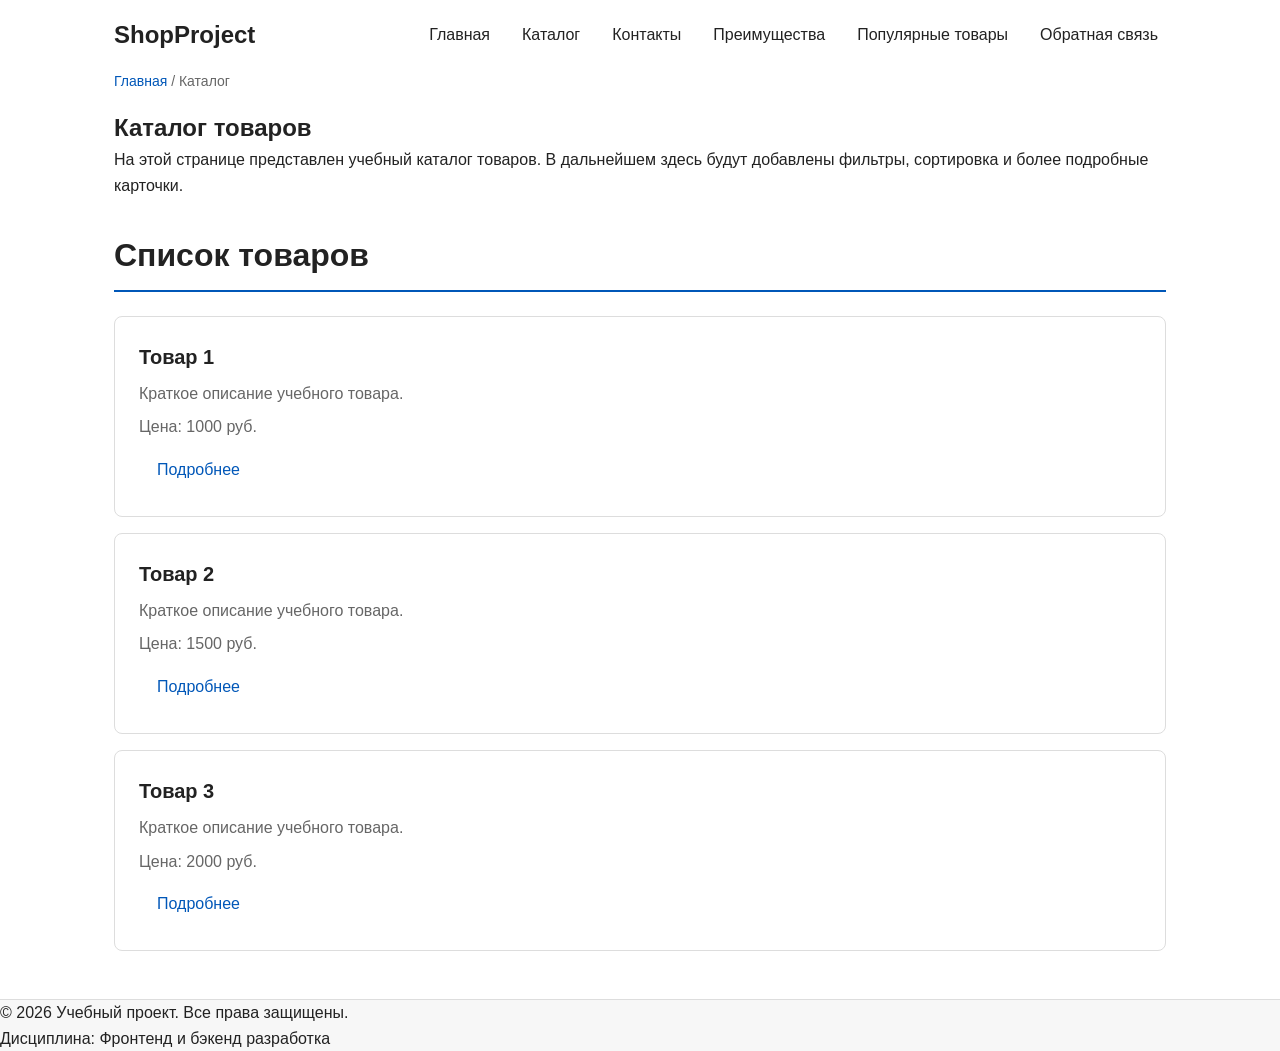
==== catalog.html @ 8ccee8cc "feat: add multi-page structure navigation and anchors" ====
<!DOCTYPE html>
<html lang="ru">
<head>
  <meta charset="UTF-8">
  <meta name="viewport" content="width=device-width, initial-scale=1.0">
  <meta name="description" content="Каталог товаров учебного интернет-магазина.">
  <title>Каталог товаров — Учебный интернет-магазин</title>
  <link rel="stylesheet" href="css/style.css">
</head>
<body>
  <header>
    <div class="site-header">
      <a class="site-logo" href="index.html">ShopProject</a>
      <nav class="site-nav" aria-label="Основная навигация">
        <ul class="site-nav__list">
          <li><a href="index.html">Главная</a></li>
          <li><a href="catalog.html">Каталог</a></li>
          <li><a href="contacts.html">Контакты</a></li>
          <li><a href="index.html#advantages">Преимущества</a></li>
          <li><a href="index.html#popular">Популярные товары</a></li>
          <li><a href="index.html#contacts">Обратная связь</a></li>
        </ul>
      </nav>
    </div>
  </header>

  <main>
    <nav class="breadcrumbs" aria-label="Хлебные крошки">
      <a href="index.html">Главная</a>
      <span>Каталог</span>
    </nav>

    <section class="section">
      <h1>Каталог товаров</h1>
      <p>
        На этой странице представлен учебный каталог товаров.
        В дальнейшем здесь будут добавлены фильтры, сортировка и более
        подробные карточки.
      </p>
    </section>

    <section class="section">
      <h2>Список товаров</h2>
      <article class="product-card">
        <h3>Товар 1</h3>
        <p>Краткое описание учебного товара.</p>
        <p>Цена: 1000 руб.</p>
        <a class="button" href="index.html#popular">Подробнее</a>
      </article>
      <article class="product-card">
        <h3>Товар 2</h3>
        <p>Краткое описание учебного товара.</p>
        <p>Цена: 1500 руб.</p>
        <a class="button" href="index.html#popular">Подробнее</a>
      </article>
      <article class="product-card">
        <h3>Товар 3</h3>
        <p>Краткое описание учебного товара.</p>
        <p>Цена: 2000 руб.</p>
        <a class="button" href="index.html#popular">Подробнее</a>
      </article>
    </section>
  </main>

  <footer>
    <p>&copy; 2026 Учебный проект. Все права защищены.</p>
    <p>Дисциплина: Фронтенд и бэкенд разработка</p>
  </footer>
</body>
</html>
---- css/style.css ----
/* ===============================
   1. Переменные проекта
   =============================== */
:root {
  /* Основные цвета проекта */
  --color-bg: #ffffff;
  --color-text: #222222;
  --color-muted: #666666;
  --color-primary: #0057b8;
  --color-primary-dark: #003f86;
  --color-primary-light: #eef5ff;
  --color-border: #dddddd;
  --color-surface: #f7f7f7;
  --color-surface-accent: #eef5ff;
  --color-danger: #b00020;
  --color-success: #168a2f;
  --color-success-bg: #eefaf0;
  --color-white: #ffffff;
  --color-shadow: rgba(0, 0, 0, 0.1);

  /* Отступы */
  --space-xs: 4px;
  --space-sm: 8px;
  --space-md: 16px;
  --space-lg: 24px;
  --space-xl: 32px;
  --space-xxl: 48px;

  /* Скругления */
  --radius-sm: 6px;
  --radius-md: 8px;
  --radius-lg: 12px;
  --radius-xl: 16px;

  /* Размеры */
  --container-width: 1100px;

  /* Тени */
  --shadow-sm: 0 2px 4px var(--color-shadow);
  --shadow-md: 0 4px 8px var(--color-shadow);
  --shadow-lg: 0 8px 16px var(--color-shadow);

  /* Переходы */
  --transition-fast: 0.2s ease;
  --transition-normal: 0.3s ease;
}

/* ===============================
   2. Базовые стили
   =============================== */
* {
  box-sizing: border-box;
  margin: 0;
  padding: 0;
}

html {
  scroll-behavior: smooth;
  font-size: 16px;
}

body {
  margin: 0;
  font-family: -apple-system, BlinkMacSystemFont, 'Segoe UI', Roboto, Oxygen, Ubuntu, Cantarell, sans-serif;
  line-height: 1.6;
  color: var(--color-text);
  background-color: var(--color-bg);
}

/* ===============================
   3. Общие элементы интерфейса
   =============================== */
a {
  color: var(--color-primary);
  text-decoration: none;
  transition: color var(--transition-fast);
}

a:hover {
  color: var(--color-primary-dark);
  text-decoration: underline;
}

a:focus-visible {
  outline: 2px solid var(--color-primary);
  outline-offset: 3px;
  border-radius: var(--radius-sm);
}

/* Кнопки */
.button {
  display: inline-block;
  padding: var(--space-sm) var(--space-md);
  font-family: inherit;
  font-size: 1rem;
  font-weight: 500;
  line-height: 1.5;
  text-align: center;
  text-decoration: none;
  border: 2px solid transparent;
  border-radius: var(--radius-sm);
  cursor: pointer;
  transition: all var(--transition-fast);
}

.button--primary {
  color: var(--color-white);
  background-color: var(--color-primary);
  border-color: var(--color-primary);
}

.button--primary:hover {
  background-color: var(--color-primary-dark);
  border-color: var(--color-primary-dark);
  text-decoration: none;
}

.button--secondary {
  color: var(--color-text);
  background-color: var(--color-surface);
  border-color: var(--color-border);
}

.button--secondary:hover {
  background-color: var(--color-border);
  text-decoration: none;
}

.button:focus-visible {
  outline: 2px solid var(--color-primary);
  outline-offset: 3px;
}

.button:disabled {
  opacity: 0.6;
  cursor: not-allowed;
}

/* ===============================
   4. Компоненты страницы
   =============================== */

/* Шапка сайта */
.site-header {
  max-width: var(--container-width);
  margin: 0 auto;
  padding: var(--space-md) var(--space-lg);
  display: flex;
  justify-content: space-between;
  align-items: center;
  flex-wrap: wrap;
  gap: var(--space-md);
}

.site-logo {
  font-size: 1.5rem;
  font-weight: 700;
  color: var(--color-text);
  text-decoration: none;
}

.site-logo:hover {
  color: var(--color-primary);
  text-decoration: none;
}

/* Навигация */
.site-nav__list {
  display: flex;
  flex-wrap: wrap;
  gap: var(--space-md);
  list-style: none;
  margin: 0;
  padding: 0;
}

.site-nav__list a {
  color: var(--color-text);
  font-weight: 500;
  padding: var(--space-xs) var(--space-sm);
  border-radius: var(--radius-sm);
  transition: all var(--transition-fast);
}

.site-nav__list a:hover {
  color: var(--color-primary);
  background-color: var(--color-primary-light);
  text-decoration: none;
}

.site-nav__list a:focus-visible {
  outline: 2px solid var(--color-primary);
  outline-offset: 2px;
}

/* Hero блок */
.hero {
  max-width: var(--container-width);
  margin: 0 auto var(--space-xl);
  padding: var(--space-xxl) var(--space-lg);
  background: linear-gradient(135deg, var(--color-primary-light) 0%, var(--color-surface) 100%);
  border-radius: var(--radius-lg);
  text-align: center;
}

.hero h1 {
  font-size: 2.5rem;
  margin-bottom: var(--space-md);
  color: var(--color-text);
}

.hero p {
  font-size: 1.125rem;
  margin-bottom: var(--space-lg);
  color: var(--color-muted);
  max-width: 600px;
  margin-left: auto;
  margin-right: auto;
}

/* Секции */
.section {
  max-width: var(--container-width);
  margin: 0 auto var(--space-xl);
  padding: 0 var(--space-lg);
}

.section h2 {
  font-size: 2rem;
  margin-bottom: var(--space-lg);
  color: var(--color-text);
  padding-bottom: var(--space-sm);
  border-bottom: 2px solid var(--color-primary);
}

/* Список преимуществ */
.advantages-list {
  list-style: none;
  padding: 0;
}

.advantages-list li {
  padding: var(--space-sm) 0;
  padding-left: var(--space-lg);
  position: relative;
}

.advantages-list li::before {
  content: "✓";
  position: absolute;
  left: 0;
  color: var(--color-success);
  font-weight: bold;
}

/* Карточки товаров */
.product-card {
  margin-bottom: var(--space-md);
  padding: var(--space-lg);
  border: 1px solid var(--color-border);
  border-radius: var(--radius-md);
  background-color: var(--color-bg);
  transition: all var(--transition-fast);
}

.product-card:hover {
  border-color: var(--color-primary);
  box-shadow: var(--shadow-md);
  transform: translateY(-2px);
}

.product-card h3 {
  margin-bottom: var(--space-sm);
  font-size: 1.25rem;
  color: var(--color-text);
}

.product-card p {
  margin-bottom: var(--space-sm);
  color: var(--color-muted);
}

.product-card__button {
  margin-top: var(--space-sm);
}

/* Боковой блок */
.aside-info {
  max-width: var(--container-width);
  margin: 0 auto var(--space-xl);
  padding: var(--space-lg);
  border-left: 4px solid var(--color-primary);
  background-color: var(--color-surface);
  border-radius: 0 var(--radius-md) var(--radius-md) 0;
}

.aside-info h2 {
  margin-bottom: var(--space-md);
  font-size: 1.5rem;
}

/* Подвал */
footer {
  background-color: var(--color-surface);
  border-top: 1px solid var(--color-border);
  margin-top: var(--space-xxl);
}

.footer-content {
  max-width: var(--container-width);
  margin: 0 auto;
  padding: var(--space-xl) var(--space-lg);
  text-align: center;
}

.footer-content p {
  margin-bottom: var(--space-sm);
  color: var(--color-muted);
}

/* ===============================
   5. Модальное окно и форма
   =============================== */

/* Модальное окно */
.order-dialog {
  width: min(100% - var(--space-xl), 560px);
  max-height: 90vh;
  padding: 0;
  border: none;
  border-radius: var(--radius-lg);
  box-shadow: var(--shadow-lg);
  overflow: hidden;
}

.order-dialog::backdrop {
  background-color: rgba(0, 0, 0, 0.6);
  backdrop-filter: blur(4px);
}

.dialog-header {
  display: flex;
  justify-content: space-between;
  align-items: center;
  padding: var(--space-lg);
  background-color: var(--color-primary-light);
  border-bottom: 1px solid var(--color-border);
}

.dialog-header h2 {
  margin: 0;
  font-size: 1.5rem;
  color: var(--color-text);
}

.dialog-close {
  background: none;
  border: none;
  font-size: 2rem;
  line-height: 1;
  color: var(--color-muted);
  cursor: pointer;
  padding: 0;
  width: 40px;
  height: 40px;
  display: flex;
  align-items: center;
  justify-content: center;
  border-radius: var(--radius-sm);
  transition: all var(--transition-fast);
}

.dialog-close:hover {
  background-color: var(--color-border);
  color: var(--color-text);
}

.order-form {
  padding: var(--space-lg);
  max-height: calc(90vh - 80px);
  overflow-y: auto;
}

/* Поля формы */
.form-field {
  margin-bottom: var(--space-md);
}

.form-field label {
  display: block;
  margin-bottom: var(--space-xs);
  font-weight: 500;
  color: var(--color-text);
}

.required {
  color: var(--color-danger);
}

.form-field input,
.form-field select,
.form-field textarea {
  width: 100%;
  padding: var(--space-sm) var(--space-md);
  font-family: inherit;
  font-size: 1rem;
  border: 2px solid var(--color-border);
  border-radius: var(--radius-sm);
  background-color: var(--color-bg);
  transition: all var(--transition-fast);
}

.form-field input:hover,
.form-field select:hover,
.form-field textarea:hover {
  border-color: var(--color-primary);
}

.form-field input:focus,
.form-field select:focus,
.form-field textarea:focus {
  outline: none;
  border-color: var(--color-primary);
  box-shadow: 0 0 0 3px rgba(0, 87, 184, 0.1);
}

.form-field input:focus-visible,
.form-field select:focus-visible,
.form-field textarea:focus-visible {
  outline: 2px solid var(--color-primary);
  outline-offset: 2px;
}

.form-field input[aria-invalid="true"],
.form-field select[aria-invalid="true"],
.form-field textarea[aria-invalid="true"] {
  border-color: var(--color-danger);
}

.field-hint {
  display: block;
  margin-top: var(--space-xs);
  font-size: 0.875rem;
  color: var(--color-muted);
}

/* Checkbox */
.form-field--checkbox {
  margin-top: var(--space-md);
}

.checkbox-label {
  display: flex;
  align-items: flex-start;
  gap: var(--space-sm);
  cursor: pointer;
  font-weight: normal;
}

.checkbox-label input[type="checkbox"] {
  width: auto;
  margin-top: 4px;
  cursor: pointer;
}

.checkbox-label span {
  line-height: 1.4;
}

/* Действия формы */
.form-actions {
  display: flex;
  gap: var(--space-md);
  margin-top: var(--space-lg);
  padding-top: var(--space-md);
  border-top: 1px solid var(--color-border);
}

.form-actions .button {
  flex: 1;
}

/* Сообщение об успехе */
.success-message {
  max-width: var(--container-width);
  margin: var(--space-xl) auto;
  padding: var(--space-lg);
  border-left: 4px solid var(--color-success);
  background-color: var(--color-success-bg);
  border-radius: 0 var(--radius-sm) var(--radius-sm) 0;
}

.success-message h3 {
  margin-bottom: var(--space-sm);
  color: var(--color-success);
}

.success-message p {
  margin: 0;
  color: var(--color-text);
}

/* ===============================
   6. Хлебные крошки (практика 5)
   =============================== */
.breadcrumbs {
  max-width: var(--container-width);
  margin: 0 auto var(--space-md);
  padding: 0 var(--space-lg);
  font-size: 14px;
  color: var(--color-muted);
}

.breadcrumbs a {
  color: var(--color-primary);
}

.breadcrumbs span::before {
  content: " / ";
  color: var(--color-muted);
}

/* ===============================
   7. Подсветка цели якоря (практика 5)
   =============================== */
:target {
  outline: 2px dashed var(--color-primary);
  outline-offset: 4px;
}

/* ===============================
   8. Утилиты
   =============================== */
[hidden] {
  display: none !important;
}

.visually-hidden {
  position: absolute;
  width: 1px;
  height: 1px;
  padding: 0;
  margin: -1px;
  overflow: hidden;
  clip: rect(0, 0, 0, 0);
  white-space: nowrap;
  border: 0;
}

/* ===============================
   9. Адаптивность (базовая)
   =============================== */
@media (max-width: 768px) {
  .site-header {
    flex-direction: column;
    text-align: center;
  }

  .site-nav__list {
    justify-content: center;
  }

  .hero h1 {
    font-size: 2rem;
  }

  .hero p {
    font-size: 1rem;
  }

  .section h2 {
    font-size: 1.5rem;
  }

  .form-actions {
    flex-direction: column;
  }
}

/* ===============================
   10. Печатные стили
   =============================== */
@media print {
  header,
  footer,
  .order-dialog,
  .success-message,
  .button {
    display: none !important;
  }

  body {
    font-size: 12pt;
    line-height: 1.5;
  }

  .section {
    page-break-inside: avoid;
  }
}
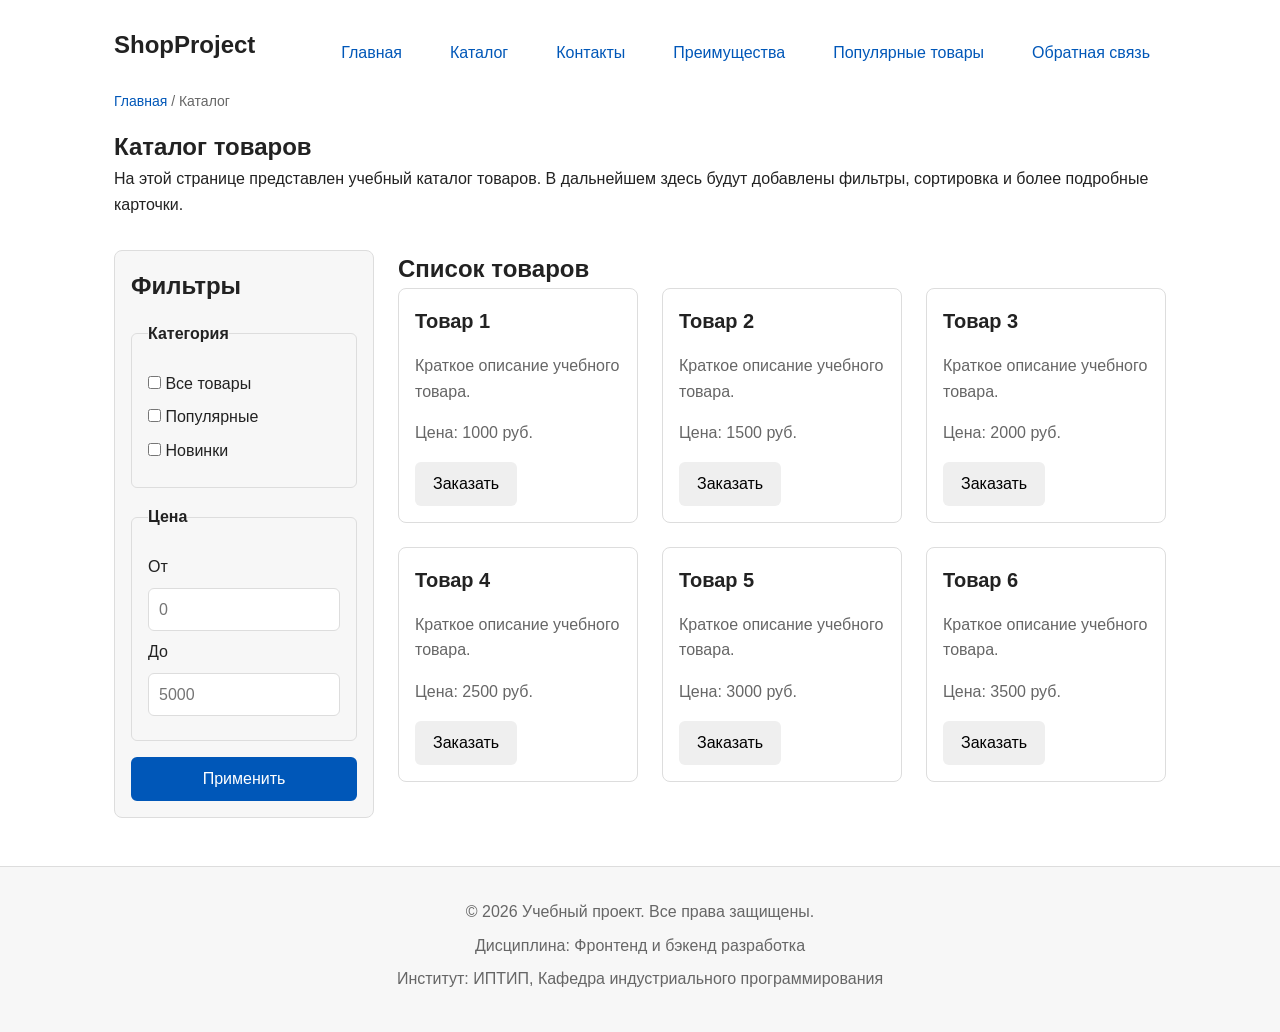
==== commit 095ee9b7: "feat: add flex navigation and grid catalog layout" ====
--- a/catalog.html
+++ b/catalog.html
@@ -6,6 +6,7 @@
   <meta name="description" content="Каталог товаров учебного интернет-магазина.">
   <title>Каталог товаров — Учебный интернет-магазин</title>
   <link rel="stylesheet" href="css/style.css">
+  <script src="js/main.js" defer></script>
 </head>
 <body>
   <header>
@@ -39,32 +40,207 @@
       </p>
     </section>
 
-    <section class="section">
-      <h2>Список товаров</h2>
-      <article class="product-card">
-        <h3>Товар 1</h3>
-        <p>Краткое описание учебного товара.</p>
-        <p>Цена: 1000 руб.</p>
-        <a class="button" href="index.html#popular">Подробнее</a>
-      </article>
-      <article class="product-card">
-        <h3>Товар 2</h3>
-        <p>Краткое описание учебного товара.</p>
-        <p>Цена: 1500 руб.</p>
-        <a class="button" href="index.html#popular">Подробнее</a>
-      </article>
-      <article class="product-card">
-        <h3>Товар 3</h3>
-        <p>Краткое описание учебного товара.</p>
-        <p>Цена: 2000 руб.</p>
-        <a class="button" href="index.html#popular">Подробнее</a>
-      </article>
+    <section class="catalog-layout">
+      <aside class="catalog-filters">
+        <h2>Фильтры</h2>
+        <form class="filters-form" action="#" method="get">
+          <fieldset>
+            <legend>Категория</legend>
+            <label>
+              <input type="checkbox" name="category" value="all">
+              Все товары
+            </label>
+            <label>
+              <input type="checkbox" name="category" value="popular">
+              Популярные
+            </label>
+            <label>
+              <input type="checkbox" name="category" value="new">
+              Новинки
+            </label>
+          </fieldset>
+
+          <fieldset>
+            <legend>Цена</legend>
+            <label for="price-from">От</label>
+            <input id="price-from" name="price-from" type="number" min="0" placeholder="0">
+            <label for="price-to">До</label>
+            <input id="price-to" name="price-to" type="number" min="0" placeholder="5000">
+          </fieldset>
+
+          <button class="button button--primary" type="submit">Применить</button>
+        </form>
+      </aside>
+
+      <section class="catalog-products">
+        <h2>Список товаров</h2>
+        <div class="products-grid">
+          <article class="product-card">
+            <h3>Товар 1</h3>
+            <p>Краткое описание учебного товара.</p>
+            <p>Цена: 1000 руб.</p>
+            <button class="button product-card__button" type="button" data-product="Товар 1">
+              Заказать
+            </button>
+          </article>
+
+          <article class="product-card">
+            <h3>Товар 2</h3>
+            <p>Краткое описание учебного товара.</p>
+            <p>Цена: 1500 руб.</p>
+            <button class="button product-card__button" type="button" data-product="Товар 2">
+              Заказать
+            </button>
+          </article>
+
+          <article class="product-card">
+            <h3>Товар 3</h3>
+            <p>Краткое описание учебного товара.</p>
+            <p>Цена: 2000 руб.</p>
+            <button class="button product-card__button" type="button" data-product="Товар 3">
+              Заказать
+            </button>
+          </article>
+
+          <article class="product-card">
+            <h3>Товар 4</h3>
+            <p>Краткое описание учебного товара.</p>
+            <p>Цена: 2500 руб.</p>
+            <button class="button product-card__button" type="button" data-product="Товар 4">
+              Заказать
+            </button>
+          </article>
+
+          <article class="product-card">
+            <h3>Товар 5</h3>
+            <p>Краткое описание учебного товара.</p>
+            <p>Цена: 3000 руб.</p>
+            <button class="button product-card__button" type="button" data-product="Товар 5">
+              Заказать
+            </button>
+          </article>
+
+          <article class="product-card">
+            <h3>Товар 6</h3>
+            <p>Краткое описание учебного товара.</p>
+            <p>Цена: 3500 руб.</p>
+            <button class="button product-card__button" type="button" data-product="Товар 6">
+              Заказать
+            </button>
+          </article>
+        </div>
+      </section>
     </section>
   </main>
 
   <footer>
-    <p>&copy; 2026 Учебный проект. Все права защищены.</p>
-    <p>Дисциплина: Фронтенд и бэкенд разработка</p>
+    <div class="footer-content">
+      <p>&copy; 2026 Учебный проект. Все права защищены.</p>
+      <p>Дисциплина: Фронтенд и бэкенд разработка</p>
+      <p>Институт: ИПТИП, Кафедра индустриального программирования</p>
+    </div>
   </footer>
+
+  <dialog class="order-dialog" id="order-dialog" aria-labelledby="order-dialog-title">
+    <div class="dialog-header">
+      <h2 id="order-dialog-title">Оформление заявки</h2>
+      <button class="dialog-close" type="button" id="close-order-dialog" aria-label="Закрыть модальное окно">&times;</button>
+    </div>
+
+    <form class="order-form" id="order-form" action="#" method="post" novalidate>
+      <input id="selected-product" name="selected-product" type="hidden">
+
+      <div class="form-field">
+        <label for="order-name">Имя <span class="required">*</span></label>
+        <input
+          id="order-name"
+          name="name"
+          type="text"
+          placeholder="Введите ваше имя"
+          minlength="2"
+          autocomplete="given-name"
+          required
+        >
+      </div>
+
+      <div class="form-field">
+        <label for="order-email">E-mail <span class="required">*</span></label>
+        <input
+          id="order-email"
+          name="email"
+          type="email"
+          placeholder="example@mail.ru"
+          autocomplete="email"
+          required
+        >
+      </div>
+
+      <div class="form-field">
+        <label for="order-phone">Телефон <span class="required">*</span></label>
+        <input
+          id="order-phone"
+          name="phone"
+          type="tel"
+          inputmode="tel"
+          placeholder="+7 (900) 000-00-00"
+          pattern="^\+7\s?\(\d{3}\)\s?\d{3}-\d{2}-\d{2}$"
+          required
+        >
+        <small class="field-hint">Формат: +7 (900) 000-00-00</small>
+      </div>
+
+      <div class="form-field">
+        <label for="order-date">Дата связи</label>
+        <input
+          id="order-date"
+          name="date"
+          type="date"
+        >
+      </div>
+
+      <div class="form-field">
+        <label for="order-topic">Тема заявки <span class="required">*</span></label>
+        <select id="order-topic" name="topic" required>
+          <option value="">Выберите тему</option>
+          <option value="product">Заказ товара</option>
+          <option value="consultation">Консультация</option>
+          <option value="delivery">Доставка</option>
+          <option value="other">Другое</option>
+        </select>
+      </div>
+
+      <div class="form-field">
+        <label for="order-comment">Комментарий</label>
+        <textarea
+          id="order-comment"
+          name="comment"
+          rows="4"
+          placeholder="Укажите дополнительную информацию"
+        ></textarea>
+      </div>
+
+      <div class="form-field form-field--checkbox">
+        <label class="checkbox-label">
+          <input
+            id="order-agreement"
+            name="agreement"
+            type="checkbox"
+            required
+          >
+          <span>Я согласен на обработку персональных данных <span class="required">*</span></span>
+        </label>
+      </div>
+
+      <div class="form-actions">
+        <button class="button button--secondary" type="button" id="cancel-order-dialog">Отмена</button>
+        <button class="button button--primary" type="submit">Отправить заявку</button>
+      </div>
+    </form>
+  </dialog>
+
+  <div class="success-message" id="success-message" hidden>
+    <h3>✓ Форма успешно отправлена!</h3>
+    <p>Ваша заявка принята. Мы свяжемся с вами в ближайшее время.</p>
+  </div>
 </body>
 </html>
--- a/css/style.css
+++ b/css/style.css
@@ -597,4 +597,164 @@
   .section {
     page-break-inside: avoid;
   }
+}
+/* ===============================
+   12. Flexbox навигация (практика 6)
+   =============================== */
+.site-nav__list {
+  display: flex;
+  flex-wrap: wrap;
+  justify-content: center;
+  align-items: center;
+  gap: var(--space-md);
+  padding: 0;
+  margin: var(--space-md) 0 0;
+  list-style: none;
+}
+
+.site-nav__list a {
+  display: inline-block;
+  padding: var(--space-sm) var(--space-md);
+  color: var(--color-primary);
+  text-decoration: none;
+  border-radius: var(--radius-sm);
+  transition: all var(--transition-fast);
+}
+
+.site-nav__list a:hover {
+  color: var(--color-white);
+  background-color: var(--color-primary);
+  text-decoration: none;
+}
+
+/* ===============================
+   13. CSS Grid для карточек (практика 6)
+   =============================== */
+.products-grid {
+  display: grid;
+  grid-template-columns: repeat(3, 1fr);
+  gap: var(--space-lg);
+}
+
+/* ===============================
+   14. Доработка карточки товара (практика 6)
+   =============================== */
+.product-card {
+  display: flex;
+  flex-direction: column;
+  gap: var(--space-sm);
+  margin-bottom: 0;
+  padding: var(--space-md);
+  border: 1px solid var(--color-border);
+  border-radius: var(--radius-md);
+  background-color: var(--color-bg);
+  transition: all var(--transition-fast);
+}
+
+.product-card:hover {
+  border-color: var(--color-primary);
+  box-shadow: var(--shadow-md);
+  transform: translateY(-2px);
+}
+
+.product-card h3 {
+  margin-bottom: var(--space-sm);
+  font-size: 1.25rem;
+  color: var(--color-text);
+}
+
+.product-card p {
+  margin-bottom: var(--space-sm);
+  color: var(--color-muted);
+}
+
+.product-card .button {
+  margin-top: auto;
+  align-self: flex-start;
+}
+
+/* ===============================
+   15. Страница каталога с фильтрами (практика 6)
+   =============================== */
+.catalog-layout {
+  max-width: var(--container-width);
+  margin: 0 auto var(--space-xl);
+  padding: 0 var(--space-lg);
+  display: grid;
+  grid-template-columns: 260px 1fr;
+  grid-template-areas: "filters products";
+  gap: var(--space-lg);
+}
+
+.catalog-filters {
+  grid-area: filters;
+  padding: var(--space-md);
+  border: 1px solid var(--color-border);
+  border-radius: var(--radius-md);
+  background-color: var(--color-surface);
+}
+
+.catalog-filters h2 {
+  margin-bottom: var(--space-md);
+  font-size: 1.5rem;
+}
+
+.catalog-products {
+  grid-area: products;
+}
+
+/* ===============================
+   16. Форма фильтров (практика 6)
+   =============================== */
+.filters-form {
+  display: grid;
+  gap: var(--space-md);
+}
+
+.filters-form fieldset {
+  margin: 0;
+  padding: var(--space-md);
+  border: 1px solid var(--color-border);
+  border-radius: var(--radius-sm);
+}
+
+.filters-form legend {
+  font-weight: 700;
+  margin-bottom: var(--space-sm);
+}
+
+.filters-form label {
+  display: block;
+  margin-bottom: var(--space-sm);
+}
+
+.filters-form input[type="number"] {
+  width: 100%;
+  padding: 8px 10px;
+  border: 1px solid var(--color-border);
+  border-radius: var(--radius-sm);
+  font: inherit;
+  margin-bottom: var(--space-sm);
+}
+
+/* ===============================
+   17. Адаптивность для Grid (практика 6)
+   =============================== */
+@media (max-width: 768px) {
+  .products-grid {
+    grid-template-columns: repeat(2, 1fr);
+  }
+
+  .catalog-layout {
+    grid-template-columns: 1fr;
+    grid-template-areas:
+      "filters"
+      "products";
+  }
+}
+
+@media (max-width: 480px) {
+  .products-grid {
+    grid-template-columns: 1fr;
+  }
 }
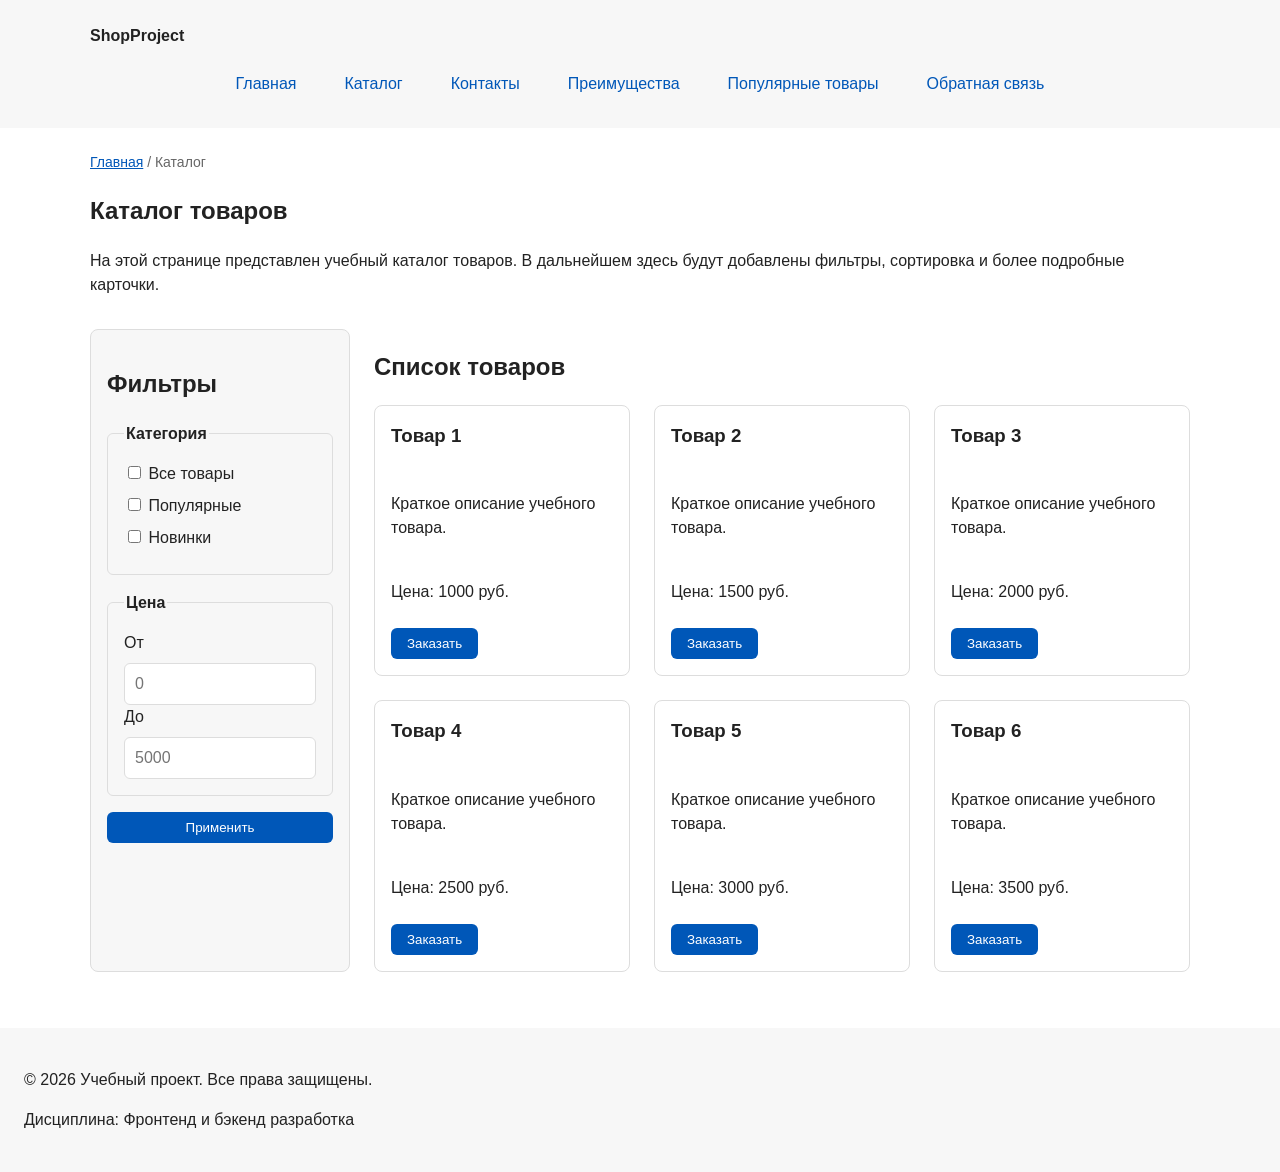
==== commit 613f47c8: "feat: add flex navigation and grid catalog layout" ====
--- a/catalog.html
+++ b/catalog.html
@@ -6,7 +6,6 @@
   <meta name="description" content="Каталог товаров учебного интернет-магазина.">
   <title>Каталог товаров — Учебный интернет-магазин</title>
   <link rel="stylesheet" href="css/style.css">
-  <script src="js/main.js" defer></script>
 </head>
 <body>
   <header>
@@ -59,7 +58,6 @@
               Новинки
             </label>
           </fieldset>
-
           <fieldset>
             <legend>Цена</legend>
             <label for="price-from">От</label>
@@ -67,8 +65,7 @@
             <label for="price-to">До</label>
             <input id="price-to" name="price-to" type="number" min="0" placeholder="5000">
           </fieldset>
-
-          <button class="button button--primary" type="submit">Применить</button>
+          <button class="button" type="submit">Применить</button>
         </form>
       </aside>
 
@@ -83,7 +80,6 @@
               Заказать
             </button>
           </article>
-
           <article class="product-card">
             <h3>Товар 2</h3>
             <p>Краткое описание учебного товара.</p>
@@ -92,7 +88,6 @@
               Заказать
             </button>
           </article>
-
           <article class="product-card">
             <h3>Товар 3</h3>
             <p>Краткое описание учебного товара.</p>
@@ -101,7 +96,6 @@
               Заказать
             </button>
           </article>
-
           <article class="product-card">
             <h3>Товар 4</h3>
             <p>Краткое описание учебного товара.</p>
@@ -110,7 +104,6 @@
               Заказать
             </button>
           </article>
-
           <article class="product-card">
             <h3>Товар 5</h3>
             <p>Краткое описание учебного товара.</p>
@@ -119,7 +112,6 @@
               Заказать
             </button>
           </article>
-
           <article class="product-card">
             <h3>Товар 6</h3>
             <p>Краткое описание учебного товара.</p>
@@ -134,113 +126,8 @@
   </main>
 
   <footer>
-    <div class="footer-content">
-      <p>&copy; 2026 Учебный проект. Все права защищены.</p>
-      <p>Дисциплина: Фронтенд и бэкенд разработка</p>
-      <p>Институт: ИПТИП, Кафедра индустриального программирования</p>
-    </div>
+    <p>&copy; 2026 Учебный проект. Все права защищены.</p>
+    <p>Дисциплина: Фронтенд и бэкенд разработка</p>
   </footer>
-
-  <dialog class="order-dialog" id="order-dialog" aria-labelledby="order-dialog-title">
-    <div class="dialog-header">
-      <h2 id="order-dialog-title">Оформление заявки</h2>
-      <button class="dialog-close" type="button" id="close-order-dialog" aria-label="Закрыть модальное окно">&times;</button>
-    </div>
-
-    <form class="order-form" id="order-form" action="#" method="post" novalidate>
-      <input id="selected-product" name="selected-product" type="hidden">
-
-      <div class="form-field">
-        <label for="order-name">Имя <span class="required">*</span></label>
-        <input
-          id="order-name"
-          name="name"
-          type="text"
-          placeholder="Введите ваше имя"
-          minlength="2"
-          autocomplete="given-name"
-          required
-        >
-      </div>
-
-      <div class="form-field">
-        <label for="order-email">E-mail <span class="required">*</span></label>
-        <input
-          id="order-email"
-          name="email"
-          type="email"
-          placeholder="example@mail.ru"
-          autocomplete="email"
-          required
-        >
-      </div>
-
-      <div class="form-field">
-        <label for="order-phone">Телефон <span class="required">*</span></label>
-        <input
-          id="order-phone"
-          name="phone"
-          type="tel"
-          inputmode="tel"
-          placeholder="+7 (900) 000-00-00"
-          pattern="^\+7\s?\(\d{3}\)\s?\d{3}-\d{2}-\d{2}$"
-          required
-        >
-        <small class="field-hint">Формат: +7 (900) 000-00-00</small>
-      </div>
-
-      <div class="form-field">
-        <label for="order-date">Дата связи</label>
-        <input
-          id="order-date"
-          name="date"
-          type="date"
-        >
-      </div>
-
-      <div class="form-field">
-        <label for="order-topic">Тема заявки <span class="required">*</span></label>
-        <select id="order-topic" name="topic" required>
-          <option value="">Выберите тему</option>
-          <option value="product">Заказ товара</option>
-          <option value="consultation">Консультация</option>
-          <option value="delivery">Доставка</option>
-          <option value="other">Другое</option>
-        </select>
-      </div>
-
-      <div class="form-field">
-        <label for="order-comment">Комментарий</label>
-        <textarea
-          id="order-comment"
-          name="comment"
-          rows="4"
-          placeholder="Укажите дополнительную информацию"
-        ></textarea>
-      </div>
-
-      <div class="form-field form-field--checkbox">
-        <label class="checkbox-label">
-          <input
-            id="order-agreement"
-            name="agreement"
-            type="checkbox"
-            required
-          >
-          <span>Я согласен на обработку персональных данных <span class="required">*</span></span>
-        </label>
-      </div>
-
-      <div class="form-actions">
-        <button class="button button--secondary" type="button" id="cancel-order-dialog">Отмена</button>
-        <button class="button button--primary" type="submit">Отправить заявку</button>
-      </div>
-    </form>
-  </dialog>
-
-  <div class="success-message" id="success-message" hidden>
-    <h3>✓ Форма успешно отправлена!</h3>
-    <p>Ваша заявка принята. Мы свяжемся с вами в ближайшее время.</p>
-  </div>
 </body>
 </html>
--- a/css/style.css
+++ b/css/style.css
@@ -8,7 +8,6 @@
   --color-muted: #666666;
   --color-primary: #0057b8;
   --color-primary-dark: #003f86;
-  --color-primary-light: #eef5ff;
   --color-border: #dddddd;
   --color-surface: #f7f7f7;
   --color-surface-accent: #eef5ff;
@@ -16,33 +15,18 @@
   --color-success: #168a2f;
   --color-success-bg: #eefaf0;
   --color-white: #ffffff;
-  --color-shadow: rgba(0, 0, 0, 0.1);
-
   /* Отступы */
   --space-xs: 4px;
   --space-sm: 8px;
   --space-md: 16px;
   --space-lg: 24px;
   --space-xl: 32px;
-  --space-xxl: 48px;
-
   /* Скругления */
   --radius-sm: 6px;
   --radius-md: 8px;
   --radius-lg: 12px;
-  --radius-xl: 16px;
-
   /* Размеры */
   --container-width: 1100px;
-
-  /* Тени */
-  --shadow-sm: 0 2px 4px var(--color-shadow);
-  --shadow-md: 0 4px 8px var(--color-shadow);
-  --shadow-lg: 0 8px 16px var(--color-shadow);
-
-  /* Переходы */
-  --transition-fast: 0.2s ease;
-  --transition-normal: 0.3s ease;
 }
 
 /* ===============================
@@ -50,80 +34,59 @@
    =============================== */
 * {
   box-sizing: border-box;
-  margin: 0;
-  padding: 0;
-}
-
-html {
-  scroll-behavior: smooth;
-  font-size: 16px;
 }
 
 body {
   margin: 0;
-  font-family: -apple-system, BlinkMacSystemFont, 'Segoe UI', Roboto, Oxygen, Ubuntu, Cantarell, sans-serif;
-  line-height: 1.6;
+  font-family: Arial, sans-serif;
+  line-height: 1.5;
   color: var(--color-text);
   background-color: var(--color-bg);
 }
 
+header,
+main,
+footer {
+  padding: var(--space-lg);
+}
+
+header {
+  background-color: var(--color-surface);
+}
+
+footer {
+  background-color: var(--color-surface);
+}
+
 /* ===============================
    3. Общие элементы интерфейса
    =============================== */
 a {
   color: var(--color-primary);
-  text-decoration: none;
-  transition: color var(--transition-fast);
 }
 
 a:hover {
   color: var(--color-primary-dark);
-  text-decoration: underline;
 }
 
 a:focus-visible {
   outline: 2px solid var(--color-primary);
   outline-offset: 3px;
-  border-radius: var(--radius-sm);
-}
-
-/* Кнопки */
+}
+
 .button {
   display: inline-block;
   padding: var(--space-sm) var(--space-md);
-  font-family: inherit;
-  font-size: 1rem;
-  font-weight: 500;
-  line-height: 1.5;
-  text-align: center;
-  text-decoration: none;
-  border: 2px solid transparent;
-  border-radius: var(--radius-sm);
-  cursor: pointer;
-  transition: all var(--transition-fast);
-}
-
-.button--primary {
   color: var(--color-white);
   background-color: var(--color-primary);
-  border-color: var(--color-primary);
-}
-
-.button--primary:hover {
+  text-decoration: none;
+  border: none;
+  border-radius: var(--radius-sm);
+  cursor: pointer;
+}
+
+.button:hover {
   background-color: var(--color-primary-dark);
-  border-color: var(--color-primary-dark);
-  text-decoration: none;
-}
-
-.button--secondary {
-  color: var(--color-text);
-  background-color: var(--color-surface);
-  border-color: var(--color-border);
-}
-
-.button--secondary:hover {
-  background-color: var(--color-border);
-  text-decoration: none;
 }
 
 .button:focus-visible {
@@ -139,468 +102,17 @@
 /* ===============================
    4. Компоненты страницы
    =============================== */
-
-/* Шапка сайта */
 .site-header {
   max-width: var(--container-width);
   margin: 0 auto;
-  padding: var(--space-md) var(--space-lg);
-  display: flex;
-  justify-content: space-between;
-  align-items: center;
-  flex-wrap: wrap;
-  gap: var(--space-md);
 }
 
 .site-logo {
-  font-size: 1.5rem;
-  font-weight: 700;
+  font-weight: bold;
+  text-decoration: none;
   color: var(--color-text);
-  text-decoration: none;
-}
-
-.site-logo:hover {
-  color: var(--color-primary);
-  text-decoration: none;
-}
-
-/* Навигация */
-.site-nav__list {
-  display: flex;
-  flex-wrap: wrap;
-  gap: var(--space-md);
-  list-style: none;
-  margin: 0;
-  padding: 0;
-}
-
-.site-nav__list a {
-  color: var(--color-text);
-  font-weight: 500;
-  padding: var(--space-xs) var(--space-sm);
-  border-radius: var(--radius-sm);
-  transition: all var(--transition-fast);
-}
-
-.site-nav__list a:hover {
-  color: var(--color-primary);
-  background-color: var(--color-primary-light);
-  text-decoration: none;
-}
-
-.site-nav__list a:focus-visible {
-  outline: 2px solid var(--color-primary);
-  outline-offset: 2px;
-}
-
-/* Hero блок */
-.hero {
-  max-width: var(--container-width);
-  margin: 0 auto var(--space-xl);
-  padding: var(--space-xxl) var(--space-lg);
-  background: linear-gradient(135deg, var(--color-primary-light) 0%, var(--color-surface) 100%);
-  border-radius: var(--radius-lg);
-  text-align: center;
-}
-
-.hero h1 {
-  font-size: 2.5rem;
-  margin-bottom: var(--space-md);
-  color: var(--color-text);
-}
-
-.hero p {
-  font-size: 1.125rem;
-  margin-bottom: var(--space-lg);
-  color: var(--color-muted);
-  max-width: 600px;
-  margin-left: auto;
-  margin-right: auto;
-}
-
-/* Секции */
-.section {
-  max-width: var(--container-width);
-  margin: 0 auto var(--space-xl);
-  padding: 0 var(--space-lg);
-}
-
-.section h2 {
-  font-size: 2rem;
-  margin-bottom: var(--space-lg);
-  color: var(--color-text);
-  padding-bottom: var(--space-sm);
-  border-bottom: 2px solid var(--color-primary);
-}
-
-/* Список преимуществ */
-.advantages-list {
-  list-style: none;
-  padding: 0;
-}
-
-.advantages-list li {
-  padding: var(--space-sm) 0;
-  padding-left: var(--space-lg);
-  position: relative;
-}
-
-.advantages-list li::before {
-  content: "✓";
-  position: absolute;
-  left: 0;
-  color: var(--color-success);
-  font-weight: bold;
-}
-
-/* Карточки товаров */
-.product-card {
-  margin-bottom: var(--space-md);
-  padding: var(--space-lg);
-  border: 1px solid var(--color-border);
-  border-radius: var(--radius-md);
-  background-color: var(--color-bg);
-  transition: all var(--transition-fast);
-}
-
-.product-card:hover {
-  border-color: var(--color-primary);
-  box-shadow: var(--shadow-md);
-  transform: translateY(-2px);
-}
-
-.product-card h3 {
-  margin-bottom: var(--space-sm);
-  font-size: 1.25rem;
-  color: var(--color-text);
-}
-
-.product-card p {
-  margin-bottom: var(--space-sm);
-  color: var(--color-muted);
-}
-
-.product-card__button {
-  margin-top: var(--space-sm);
-}
-
-/* Боковой блок */
-.aside-info {
-  max-width: var(--container-width);
-  margin: 0 auto var(--space-xl);
-  padding: var(--space-lg);
-  border-left: 4px solid var(--color-primary);
-  background-color: var(--color-surface);
-  border-radius: 0 var(--radius-md) var(--radius-md) 0;
-}
-
-.aside-info h2 {
-  margin-bottom: var(--space-md);
-  font-size: 1.5rem;
-}
-
-/* Подвал */
-footer {
-  background-color: var(--color-surface);
-  border-top: 1px solid var(--color-border);
-  margin-top: var(--space-xxl);
-}
-
-.footer-content {
-  max-width: var(--container-width);
-  margin: 0 auto;
-  padding: var(--space-xl) var(--space-lg);
-  text-align: center;
-}
-
-.footer-content p {
-  margin-bottom: var(--space-sm);
-  color: var(--color-muted);
-}
-
-/* ===============================
-   5. Модальное окно и форма
-   =============================== */
-
-/* Модальное окно */
-.order-dialog {
-  width: min(100% - var(--space-xl), 560px);
-  max-height: 90vh;
-  padding: 0;
-  border: none;
-  border-radius: var(--radius-lg);
-  box-shadow: var(--shadow-lg);
-  overflow: hidden;
-}
-
-.order-dialog::backdrop {
-  background-color: rgba(0, 0, 0, 0.6);
-  backdrop-filter: blur(4px);
-}
-
-.dialog-header {
-  display: flex;
-  justify-content: space-between;
-  align-items: center;
-  padding: var(--space-lg);
-  background-color: var(--color-primary-light);
-  border-bottom: 1px solid var(--color-border);
-}
-
-.dialog-header h2 {
-  margin: 0;
-  font-size: 1.5rem;
-  color: var(--color-text);
-}
-
-.dialog-close {
-  background: none;
-  border: none;
-  font-size: 2rem;
-  line-height: 1;
-  color: var(--color-muted);
-  cursor: pointer;
-  padding: 0;
-  width: 40px;
-  height: 40px;
-  display: flex;
-  align-items: center;
-  justify-content: center;
-  border-radius: var(--radius-sm);
-  transition: all var(--transition-fast);
-}
-
-.dialog-close:hover {
-  background-color: var(--color-border);
-  color: var(--color-text);
-}
-
-.order-form {
-  padding: var(--space-lg);
-  max-height: calc(90vh - 80px);
-  overflow-y: auto;
-}
-
-/* Поля формы */
-.form-field {
-  margin-bottom: var(--space-md);
-}
-
-.form-field label {
-  display: block;
-  margin-bottom: var(--space-xs);
-  font-weight: 500;
-  color: var(--color-text);
-}
-
-.required {
-  color: var(--color-danger);
-}
-
-.form-field input,
-.form-field select,
-.form-field textarea {
-  width: 100%;
-  padding: var(--space-sm) var(--space-md);
-  font-family: inherit;
-  font-size: 1rem;
-  border: 2px solid var(--color-border);
-  border-radius: var(--radius-sm);
-  background-color: var(--color-bg);
-  transition: all var(--transition-fast);
-}
-
-.form-field input:hover,
-.form-field select:hover,
-.form-field textarea:hover {
-  border-color: var(--color-primary);
-}
-
-.form-field input:focus,
-.form-field select:focus,
-.form-field textarea:focus {
-  outline: none;
-  border-color: var(--color-primary);
-  box-shadow: 0 0 0 3px rgba(0, 87, 184, 0.1);
-}
-
-.form-field input:focus-visible,
-.form-field select:focus-visible,
-.form-field textarea:focus-visible {
-  outline: 2px solid var(--color-primary);
-  outline-offset: 2px;
-}
-
-.form-field input[aria-invalid="true"],
-.form-field select[aria-invalid="true"],
-.form-field textarea[aria-invalid="true"] {
-  border-color: var(--color-danger);
-}
-
-.field-hint {
-  display: block;
-  margin-top: var(--space-xs);
-  font-size: 0.875rem;
-  color: var(--color-muted);
-}
-
-/* Checkbox */
-.form-field--checkbox {
-  margin-top: var(--space-md);
-}
-
-.checkbox-label {
-  display: flex;
-  align-items: flex-start;
-  gap: var(--space-sm);
-  cursor: pointer;
-  font-weight: normal;
-}
-
-.checkbox-label input[type="checkbox"] {
-  width: auto;
-  margin-top: 4px;
-  cursor: pointer;
-}
-
-.checkbox-label span {
-  line-height: 1.4;
-}
-
-/* Действия формы */
-.form-actions {
-  display: flex;
-  gap: var(--space-md);
-  margin-top: var(--space-lg);
-  padding-top: var(--space-md);
-  border-top: 1px solid var(--color-border);
-}
-
-.form-actions .button {
-  flex: 1;
-}
-
-/* Сообщение об успехе */
-.success-message {
-  max-width: var(--container-width);
-  margin: var(--space-xl) auto;
-  padding: var(--space-lg);
-  border-left: 4px solid var(--color-success);
-  background-color: var(--color-success-bg);
-  border-radius: 0 var(--radius-sm) var(--radius-sm) 0;
-}
-
-.success-message h3 {
-  margin-bottom: var(--space-sm);
-  color: var(--color-success);
-}
-
-.success-message p {
-  margin: 0;
-  color: var(--color-text);
-}
-
-/* ===============================
-   6. Хлебные крошки (практика 5)
-   =============================== */
-.breadcrumbs {
-  max-width: var(--container-width);
-  margin: 0 auto var(--space-md);
-  padding: 0 var(--space-lg);
-  font-size: 14px;
-  color: var(--color-muted);
-}
-
-.breadcrumbs a {
-  color: var(--color-primary);
-}
-
-.breadcrumbs span::before {
-  content: " / ";
-  color: var(--color-muted);
-}
-
-/* ===============================
-   7. Подсветка цели якоря (практика 5)
-   =============================== */
-:target {
-  outline: 2px dashed var(--color-primary);
-  outline-offset: 4px;
-}
-
-/* ===============================
-   8. Утилиты
-   =============================== */
-[hidden] {
-  display: none !important;
-}
-
-.visually-hidden {
-  position: absolute;
-  width: 1px;
-  height: 1px;
-  padding: 0;
-  margin: -1px;
-  overflow: hidden;
-  clip: rect(0, 0, 0, 0);
-  white-space: nowrap;
-  border: 0;
-}
-
-/* ===============================
-   9. Адаптивность (базовая)
-   =============================== */
-@media (max-width: 768px) {
-  .site-header {
-    flex-direction: column;
-    text-align: center;
-  }
-
-  .site-nav__list {
-    justify-content: center;
-  }
-
-  .hero h1 {
-    font-size: 2rem;
-  }
-
-  .hero p {
-    font-size: 1rem;
-  }
-
-  .section h2 {
-    font-size: 1.5rem;
-  }
-
-  .form-actions {
-    flex-direction: column;
-  }
-}
-
-/* ===============================
-   10. Печатные стили
-   =============================== */
-@media print {
-  header,
-  footer,
-  .order-dialog,
-  .success-message,
-  .button {
-    display: none !important;
-  }
-
-  body {
-    font-size: 12pt;
-    line-height: 1.5;
-  }
-
-  .section {
-    page-break-inside: avoid;
-  }
-}
-/* ===============================
-   12. Flexbox навигация (практика 6)
-   =============================== */
+}
+
 .site-nav__list {
   display: flex;
   flex-wrap: wrap;
@@ -618,27 +130,47 @@
   color: var(--color-primary);
   text-decoration: none;
   border-radius: var(--radius-sm);
-  transition: all var(--transition-fast);
 }
 
 .site-nav__list a:hover {
   color: var(--color-white);
   background-color: var(--color-primary);
-  text-decoration: none;
-}
-
-/* ===============================
-   13. CSS Grid для карточек (практика 6)
-   =============================== */
+}
+
+.hero {
+  max-width: var(--container-width);
+  margin: 0 auto var(--space-xl);
+  padding: var(--space-xl) var(--space-lg);
+  background-color: var(--color-surface-accent);
+  border-radius: var(--radius-lg);
+}
+
+.section {
+  max-width: var(--container-width);
+  margin: 0 auto var(--space-xl);
+}
+
+.section h2 {
+  margin-top: 0;
+}
+
+.advantages-list {
+  list-style: none;
+  padding: 0;
+}
+
+.advantages-list li {
+  margin-bottom: var(--space-sm);
+}
+
+/* Сетка карточек */
 .products-grid {
   display: grid;
   grid-template-columns: repeat(3, 1fr);
   gap: var(--space-lg);
 }
 
-/* ===============================
-   14. Доработка карточки товара (практика 6)
-   =============================== */
+/* Карточка товара */
 .product-card {
   display: flex;
   flex-direction: column;
@@ -648,24 +180,14 @@
   border: 1px solid var(--color-border);
   border-radius: var(--radius-md);
   background-color: var(--color-bg);
-  transition: all var(--transition-fast);
 }
 
 .product-card:hover {
   border-color: var(--color-primary);
-  box-shadow: var(--shadow-md);
-  transform: translateY(-2px);
 }
 
 .product-card h3 {
-  margin-bottom: var(--space-sm);
-  font-size: 1.25rem;
-  color: var(--color-text);
-}
-
-.product-card p {
-  margin-bottom: var(--space-sm);
-  color: var(--color-muted);
+  margin-top: 0;
 }
 
 .product-card .button {
@@ -673,13 +195,124 @@
   align-self: flex-start;
 }
 
-/* ===============================
-   15. Страница каталога с фильтрами (практика 6)
+/* Боковой блок */
+.aside-info {
+  max-width: var(--container-width);
+  margin: 0 auto var(--space-xl);
+  padding: var(--space-md);
+  border-left: 4px solid var(--color-primary);
+  background-color: var(--color-surface);
+}
+
+/* ===============================
+   5. Форма и модальное окно
+   =============================== */
+.order-dialog {
+  width: min(100% - 32px, 560px);
+  padding: var(--space-lg);
+  border: none;
+  border-radius: var(--radius-lg);
+}
+
+.order-dialog::backdrop {
+  background-color: rgba(0, 0, 0, 0.5);
+}
+
+.form-field {
+  margin-bottom: var(--space-md);
+}
+
+.form-field label {
+  display: block;
+  margin-bottom: var(--space-xs);
+}
+
+.form-field input,
+.form-field select,
+.form-field textarea {
+  width: 100%;
+  padding: 10px 12px;
+  border: 1px solid var(--color-border);
+  border-radius: var(--radius-sm);
+  font: inherit;
+}
+
+.form-field input[type="checkbox"] {
+  width: auto;
+}
+
+.form-field small {
+  display: block;
+  margin-top: var(--space-xs);
+  color: var(--color-muted);
+}
+
+.form-field input:hover,
+.form-field select:hover,
+.form-field textarea:hover {
+  border-color: var(--color-primary);
+}
+
+.form-field input:focus-visible,
+.form-field select:focus-visible,
+.form-field textarea:focus-visible,
+.form-actions button:focus-visible {
+  outline: 2px solid var(--color-primary);
+  outline-offset: 3px;
+}
+
+[aria-invalid="true"] {
+  border-color: var(--color-danger);
+}
+
+.form-actions {
+  display: flex;
+  gap: var(--space-md);
+  margin-top: var(--space-lg);
+}
+
+.success-message {
+  max-width: var(--container-width);
+  margin: var(--space-lg) auto;
+  padding: var(--space-md);
+  border-left: 4px solid var(--color-success);
+  background-color: var(--color-success-bg);
+}
+
+/* ===============================
+   6. Хлебные крошки и якоря
+   =============================== */
+.breadcrumbs {
+  max-width: var(--container-width);
+  margin: 0 auto var(--space-md);
+  font-size: 14px;
+  color: var(--color-muted);
+}
+
+.breadcrumbs a {
+  color: var(--color-primary);
+}
+
+.breadcrumbs span::before {
+  content: " / ";
+  color: var(--color-muted);
+}
+
+html {
+  scroll-behavior: smooth;
+}
+
+:target {
+  outline: 2px dashed var(--color-primary);
+  outline-offset: 4px;
+}
+
+/* ===============================
+   7. Страница каталога (Grid)
    =============================== */
 .catalog-layout {
   max-width: var(--container-width);
   margin: 0 auto var(--space-xl);
-  padding: 0 var(--space-lg);
   display: grid;
   grid-template-columns: 260px 1fr;
   grid-template-areas: "filters products";
@@ -694,18 +327,10 @@
   background-color: var(--color-surface);
 }
 
-.catalog-filters h2 {
-  margin-bottom: var(--space-md);
-  font-size: 1.5rem;
-}
-
 .catalog-products {
   grid-area: products;
 }
 
-/* ===============================
-   16. Форма фильтров (практика 6)
-   =============================== */
 .filters-form {
   display: grid;
   gap: var(--space-md);
@@ -720,7 +345,6 @@
 
 .filters-form legend {
   font-weight: 700;
-  margin-bottom: var(--space-sm);
 }
 
 .filters-form label {
@@ -734,27 +358,4 @@
   border: 1px solid var(--color-border);
   border-radius: var(--radius-sm);
   font: inherit;
-  margin-bottom: var(--space-sm);
-}
-
-/* ===============================
-   17. Адаптивность для Grid (практика 6)
-   =============================== */
-@media (max-width: 768px) {
-  .products-grid {
-    grid-template-columns: repeat(2, 1fr);
-  }
-
-  .catalog-layout {
-    grid-template-columns: 1fr;
-    grid-template-areas:
-      "filters"
-      "products";
-  }
-}
-
-@media (max-width: 480px) {
-  .products-grid {
-    grid-template-columns: 1fr;
-  }
 }
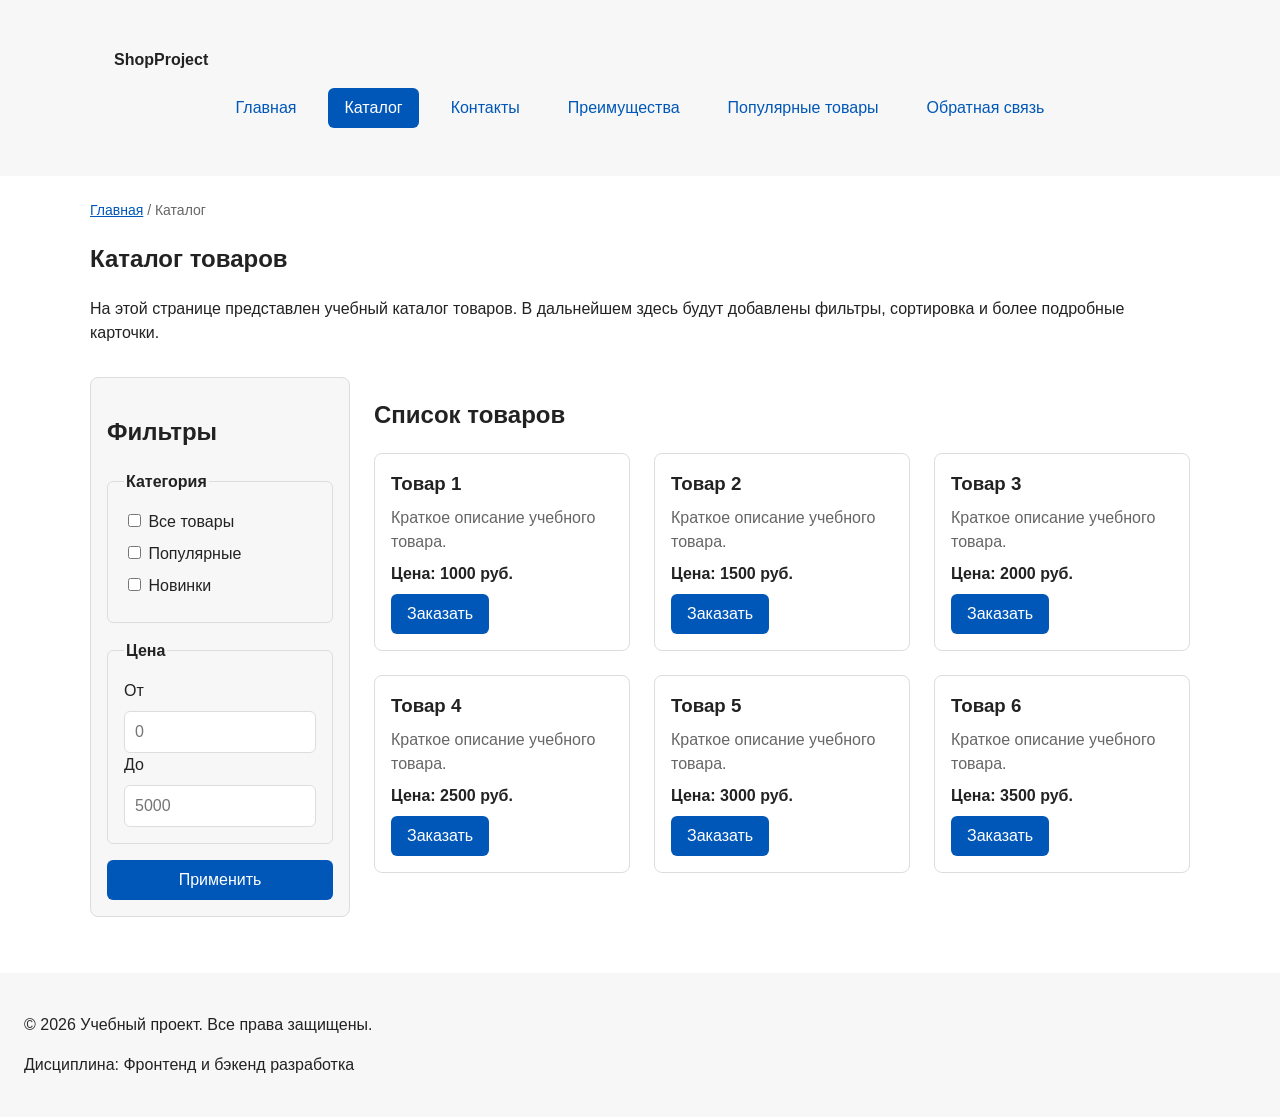
==== commit 69543008: "refactor: apply BEM naming to CSS classes" ====
--- a/catalog.html
+++ b/catalog.html
@@ -8,17 +8,29 @@
   <link rel="stylesheet" href="css/style.css">
 </head>
 <body>
-  <header>
-    <div class="site-header">
-      <a class="site-logo" href="index.html">ShopProject</a>
+  <header class="site-header">
+    <div class="site-header__inner">
+      <a class="site-header__logo" href="index.html">ShopProject</a>
       <nav class="site-nav" aria-label="Основная навигация">
         <ul class="site-nav__list">
-          <li><a href="index.html">Главная</a></li>
-          <li><a href="catalog.html">Каталог</a></li>
-          <li><a href="contacts.html">Контакты</a></li>
-          <li><a href="index.html#advantages">Преимущества</a></li>
-          <li><a href="index.html#popular">Популярные товары</a></li>
-          <li><a href="index.html#contacts">Обратная связь</a></li>
+          <li class="site-nav__item">
+            <a class="site-nav__link" href="index.html">Главная</a>
+          </li>
+          <li class="site-nav__item">
+            <a class="site-nav__link site-nav__link--active" href="catalog.html">Каталог</a>
+          </li>
+          <li class="site-nav__item">
+            <a class="site-nav__link" href="contacts.html">Контакты</a>
+          </li>
+          <li class="site-nav__item">
+            <a class="site-nav__link" href="index.html#advantages">Преимущества</a>
+          </li>
+          <li class="site-nav__item">
+            <a class="site-nav__link" href="index.html#popular">Популярные товары</a>
+          </li>
+          <li class="site-nav__item">
+            <a class="site-nav__link" href="index.html#contacts">Обратная связь</a>
+          </li>
         </ul>
       </nav>
     </div>
@@ -26,8 +38,8 @@
 
   <main>
     <nav class="breadcrumbs" aria-label="Хлебные крошки">
-      <a href="index.html">Главная</a>
-      <span>Каталог</span>
+      <a class="breadcrumbs__link" href="index.html">Главная</a>
+      <span class="breadcrumbs__current">Каталог</span>
     </nav>
 
     <section class="section">
@@ -65,7 +77,7 @@
             <label for="price-to">До</label>
             <input id="price-to" name="price-to" type="number" min="0" placeholder="5000">
           </fieldset>
-          <button class="button" type="submit">Применить</button>
+          <button class="button button--primary" type="submit">Применить</button>
         </form>
       </aside>
 
@@ -73,50 +85,50 @@
         <h2>Список товаров</h2>
         <div class="products-grid">
           <article class="product-card">
-            <h3>Товар 1</h3>
-            <p>Краткое описание учебного товара.</p>
-            <p>Цена: 1000 руб.</p>
-            <button class="button product-card__button" type="button" data-product="Товар 1">
+            <h3 class="product-card__title">Товар 1</h3>
+            <p class="product-card__description">Краткое описание учебного товара.</p>
+            <p class="product-card__price">Цена: 1000 руб.</p>
+            <button class="button button--primary product-card__button" type="button" data-product="Товар 1">
               Заказать
             </button>
           </article>
           <article class="product-card">
-            <h3>Товар 2</h3>
-            <p>Краткое описание учебного товара.</p>
-            <p>Цена: 1500 руб.</p>
-            <button class="button product-card__button" type="button" data-product="Товар 2">
+            <h3 class="product-card__title">Товар 2</h3>
+            <p class="product-card__description">Краткое описание учебного товара.</p>
+            <p class="product-card__price">Цена: 1500 руб.</p>
+            <button class="button button--primary product-card__button" type="button" data-product="Товар 2">
               Заказать
             </button>
           </article>
           <article class="product-card">
-            <h3>Товар 3</h3>
-            <p>Краткое описание учебного товара.</p>
-            <p>Цена: 2000 руб.</p>
-            <button class="button product-card__button" type="button" data-product="Товар 3">
+            <h3 class="product-card__title">Товар 3</h3>
+            <p class="product-card__description">Краткое описание учебного товара.</p>
+            <p class="product-card__price">Цена: 2000 руб.</p>
+            <button class="button button--primary product-card__button" type="button" data-product="Товар 3">
               Заказать
             </button>
           </article>
           <article class="product-card">
-            <h3>Товар 4</h3>
-            <p>Краткое описание учебного товара.</p>
-            <p>Цена: 2500 руб.</p>
-            <button class="button product-card__button" type="button" data-product="Товар 4">
+            <h3 class="product-card__title">Товар 4</h3>
+            <p class="product-card__description">Краткое описание учебного товара.</p>
+            <p class="product-card__price">Цена: 2500 руб.</p>
+            <button class="button button--primary product-card__button" type="button" data-product="Товар 4">
               Заказать
             </button>
           </article>
           <article class="product-card">
-            <h3>Товар 5</h3>
-            <p>Краткое описание учебного товара.</p>
-            <p>Цена: 3000 руб.</p>
-            <button class="button product-card__button" type="button" data-product="Товар 5">
+            <h3 class="product-card__title">Товар 5</h3>
+            <p class="product-card__description">Краткое описание учебного товара.</p>
+            <p class="product-card__price">Цена: 3000 руб.</p>
+            <button class="button button--primary product-card__button" type="button" data-product="Товар 5">
               Заказать
             </button>
           </article>
           <article class="product-card">
-            <h3>Товар 6</h3>
-            <p>Краткое описание учебного товара.</p>
-            <p>Цена: 3500 руб.</p>
-            <button class="button product-card__button" type="button" data-product="Товар 6">
+            <h3 class="product-card__title">Товар 6</h3>
+            <p class="product-card__description">Краткое описание учебного товара.</p>
+            <p class="product-card__price">Цена: 3500 руб.</p>
+            <button class="button button--primary product-card__button" type="button" data-product="Товар 6">
               Заказать
             </button>
           </article>
@@ -125,7 +137,7 @@
     </section>
   </main>
 
-  <footer>
+  <footer class="site-footer">
     <p>&copy; 2026 Учебный проект. Все права защищены.</p>
     <p>Дисциплина: Фронтенд и бэкенд разработка</p>
   </footer>
--- a/css/style.css
+++ b/css/style.css
@@ -50,14 +50,6 @@
   padding: var(--space-lg);
 }
 
-header {
-  background-color: var(--color-surface);
-}
-
-footer {
-  background-color: var(--color-surface);
-}
-
 /* ===============================
    3. Общие элементы интерфейса
    =============================== */
@@ -74,19 +66,35 @@
   outline-offset: 3px;
 }
 
+/* Кнопка — самостоятельный БЭМ-блок */
 .button {
   display: inline-block;
   padding: var(--space-sm) var(--space-md);
+  border: none;
+  border-radius: var(--radius-sm);
+  font: inherit;
+  text-decoration: none;
+  cursor: pointer;
+}
+
+.button--primary {
   color: var(--color-white);
   background-color: var(--color-primary);
-  text-decoration: none;
-  border: none;
-  border-radius: var(--radius-sm);
-  cursor: pointer;
-}
-
-.button:hover {
+}
+
+.button--primary:hover {
   background-color: var(--color-primary-dark);
+}
+
+.button--secondary {
+  color: var(--color-primary);
+  background-color: transparent;
+  border: 1px solid var(--color-primary);
+}
+
+.button--secondary:hover {
+  color: var(--color-white);
+  background-color: var(--color-primary);
 }
 
 .button:focus-visible {
@@ -94,25 +102,34 @@
   outline-offset: 3px;
 }
 
-.button:disabled {
+.button:disabled,
+.button--disabled {
   opacity: 0.6;
   cursor: not-allowed;
 }
 
 /* ===============================
-   4. Компоненты страницы
+   4. Шапка сайта (site-header)
    =============================== */
 .site-header {
+  background-color: var(--color-surface);
+}
+
+.site-header__inner {
   max-width: var(--container-width);
   margin: 0 auto;
-}
-
-.site-logo {
-  font-weight: bold;
+  padding: var(--space-lg);
+}
+
+.site-header__logo {
+  font-weight: 700;
+  color: var(--color-text);
   text-decoration: none;
-  color: var(--color-text);
-}
-
+}
+
+/* ===============================
+   5. Навигация (site-nav)
+   =============================== */
 .site-nav__list {
   display: flex;
   flex-wrap: wrap;
@@ -124,7 +141,7 @@
   list-style: none;
 }
 
-.site-nav__list a {
+.site-nav__link {
   display: inline-block;
   padding: var(--space-sm) var(--space-md);
   color: var(--color-primary);
@@ -132,11 +149,24 @@
   border-radius: var(--radius-sm);
 }
 
-.site-nav__list a:hover {
+.site-nav__link:hover {
   color: var(--color-white);
   background-color: var(--color-primary);
 }
 
+.site-nav__link:focus-visible {
+  outline: 2px solid var(--color-primary);
+  outline-offset: 3px;
+}
+
+.site-nav__link--active {
+  color: var(--color-white);
+  background-color: var(--color-primary);
+}
+
+/* ===============================
+   6. Hero-блок
+   =============================== */
 .hero {
   max-width: var(--container-width);
   margin: 0 auto var(--space-xl);
@@ -145,6 +175,9 @@
   border-radius: var(--radius-lg);
 }
 
+/* ===============================
+   7. Секции
+   =============================== */
 .section {
   max-width: var(--container-width);
   margin: 0 auto var(--space-xl);
@@ -163,19 +196,22 @@
   margin-bottom: var(--space-sm);
 }
 
-/* Сетка карточек */
+/* ===============================
+   8. Сетка товаров (products-grid)
+   =============================== */
 .products-grid {
   display: grid;
   grid-template-columns: repeat(3, 1fr);
   gap: var(--space-lg);
 }
 
-/* Карточка товара */
+/* ===============================
+   9. Карточка товара (product-card)
+   =============================== */
 .product-card {
   display: flex;
   flex-direction: column;
   gap: var(--space-sm);
-  margin-bottom: 0;
   padding: var(--space-md);
   border: 1px solid var(--color-border);
   border-radius: var(--radius-md);
@@ -186,16 +222,41 @@
   border-color: var(--color-primary);
 }
 
-.product-card h3 {
-  margin-top: 0;
-}
-
-.product-card .button {
+.product-card--featured {
+  border-color: var(--color-primary);
+}
+
+.product-card--discount {
+  border-color: var(--color-danger);
+}
+
+.product-card__title {
+  margin: 0;
+  color: var(--color-text);
+}
+
+.product-card__description {
+  margin: 0;
+  color: var(--color-muted);
+}
+
+.product-card__price {
+  margin: 0;
+  font-weight: 700;
+}
+
+.product-card--discount .product-card__price {
+  color: var(--color-danger);
+}
+
+.product-card__button {
   margin-top: auto;
   align-self: flex-start;
 }
 
-/* Боковой блок */
+/* ===============================
+   10. Боковой блок (aside-info)
+   =============================== */
 .aside-info {
   max-width: var(--container-width);
   margin: 0 auto var(--space-xl);
@@ -205,82 +266,14 @@
 }
 
 /* ===============================
-   5. Форма и модальное окно
-   =============================== */
-.order-dialog {
-  width: min(100% - 32px, 560px);
-  padding: var(--space-lg);
-  border: none;
-  border-radius: var(--radius-lg);
-}
-
-.order-dialog::backdrop {
-  background-color: rgba(0, 0, 0, 0.5);
-}
-
-.form-field {
-  margin-bottom: var(--space-md);
-}
-
-.form-field label {
-  display: block;
-  margin-bottom: var(--space-xs);
-}
-
-.form-field input,
-.form-field select,
-.form-field textarea {
-  width: 100%;
-  padding: 10px 12px;
-  border: 1px solid var(--color-border);
-  border-radius: var(--radius-sm);
-  font: inherit;
-}
-
-.form-field input[type="checkbox"] {
-  width: auto;
-}
-
-.form-field small {
-  display: block;
-  margin-top: var(--space-xs);
-  color: var(--color-muted);
-}
-
-.form-field input:hover,
-.form-field select:hover,
-.form-field textarea:hover {
-  border-color: var(--color-primary);
-}
-
-.form-field input:focus-visible,
-.form-field select:focus-visible,
-.form-field textarea:focus-visible,
-.form-actions button:focus-visible {
-  outline: 2px solid var(--color-primary);
-  outline-offset: 3px;
-}
-
-[aria-invalid="true"] {
-  border-color: var(--color-danger);
-}
-
-.form-actions {
-  display: flex;
-  gap: var(--space-md);
-  margin-top: var(--space-lg);
-}
-
-.success-message {
-  max-width: var(--container-width);
-  margin: var(--space-lg) auto;
-  padding: var(--space-md);
-  border-left: 4px solid var(--color-success);
-  background-color: var(--color-success-bg);
-}
-
-/* ===============================
-   6. Хлебные крошки и якоря
+   11. Подвал (site-footer)
+   =============================== */
+.site-footer {
+  background-color: var(--color-surface);
+}
+
+/* ===============================
+   12. Хлебные крошки (breadcrumbs)
    =============================== */
 .breadcrumbs {
   max-width: var(--container-width);
@@ -289,26 +282,28 @@
   color: var(--color-muted);
 }
 
-.breadcrumbs a {
+.breadcrumbs__link {
   color: var(--color-primary);
 }
 
-.breadcrumbs span::before {
+.breadcrumbs__current::before {
   content: " / ";
   color: var(--color-muted);
 }
 
+/* Плавная прокрутка к якорям */
 html {
   scroll-behavior: smooth;
 }
 
+/* Подсветка цели якоря */
 :target {
   outline: 2px dashed var(--color-primary);
   outline-offset: 4px;
 }
 
 /* ===============================
-   7. Страница каталога (Grid)
+   13. Страница каталога (catalog-layout)
    =============================== */
 .catalog-layout {
   max-width: var(--container-width);
@@ -331,6 +326,9 @@
   grid-area: products;
 }
 
+/* ===============================
+   14. Форма фильтров (filters-form)
+   =============================== */
 .filters-form {
   display: grid;
   gap: var(--space-md);
@@ -358,4 +356,89 @@
   border: 1px solid var(--color-border);
   border-radius: var(--radius-sm);
   font: inherit;
+}
+
+/* ===============================
+   15. Модальное окно (order-dialog)
+   =============================== */
+.order-dialog {
+  width: min(100% - 32px, 560px);
+  padding: var(--space-lg);
+  border: none;
+  border-radius: var(--radius-lg);
+}
+
+.order-dialog::backdrop {
+  background-color: rgba(0, 0, 0, 0.5);
+}
+
+.order-dialog__title {
+  margin-top: 0;
+}
+
+/* ===============================
+   16. Форма заявки (order-form)
+   =============================== */
+.order-form__field {
+  margin-bottom: var(--space-md);
+}
+
+.order-form__label {
+  display: block;
+  margin-bottom: var(--space-xs);
+}
+
+.order-form__input,
+.order-form__select,
+.order-form__textarea {
+  width: 100%;
+  padding: 10px 12px;
+  border: 1px solid var(--color-border);
+  border-radius: var(--radius-sm);
+  font: inherit;
+}
+
+.order-form__input:hover,
+.order-form__select:hover,
+.order-form__textarea:hover {
+  border-color: var(--color-primary);
+}
+
+.order-form__input:focus-visible,
+.order-form__select:focus-visible,
+.order-form__textarea:focus-visible,
+.order-form__actions button:focus-visible {
+  outline: 2px solid var(--color-primary);
+  outline-offset: 3px;
+}
+
+.order-form__field--checkbox .order-form__input {
+  width: auto;
+}
+
+.order-form__field small {
+  display: block;
+  margin-top: var(--space-xs);
+  color: var(--color-muted);
+}
+
+[aria-invalid="true"] {
+  border-color: var(--color-danger);
+}
+
+.order-form__actions {
+  display: flex;
+  gap: var(--space-md);
+  margin-top: var(--space-lg);
+}
+
+/* ===============================
+   17. Сообщение об успехе (success-message)
+   =============================== */
+.success-message {
+  max-width: var(--container-width);
+  margin: var(--space-lg) auto;
+  padding: var(--space-md);
+  border-left: 4px solid var(--color-success);
+  background-color: var(--color-success-bg);
 }
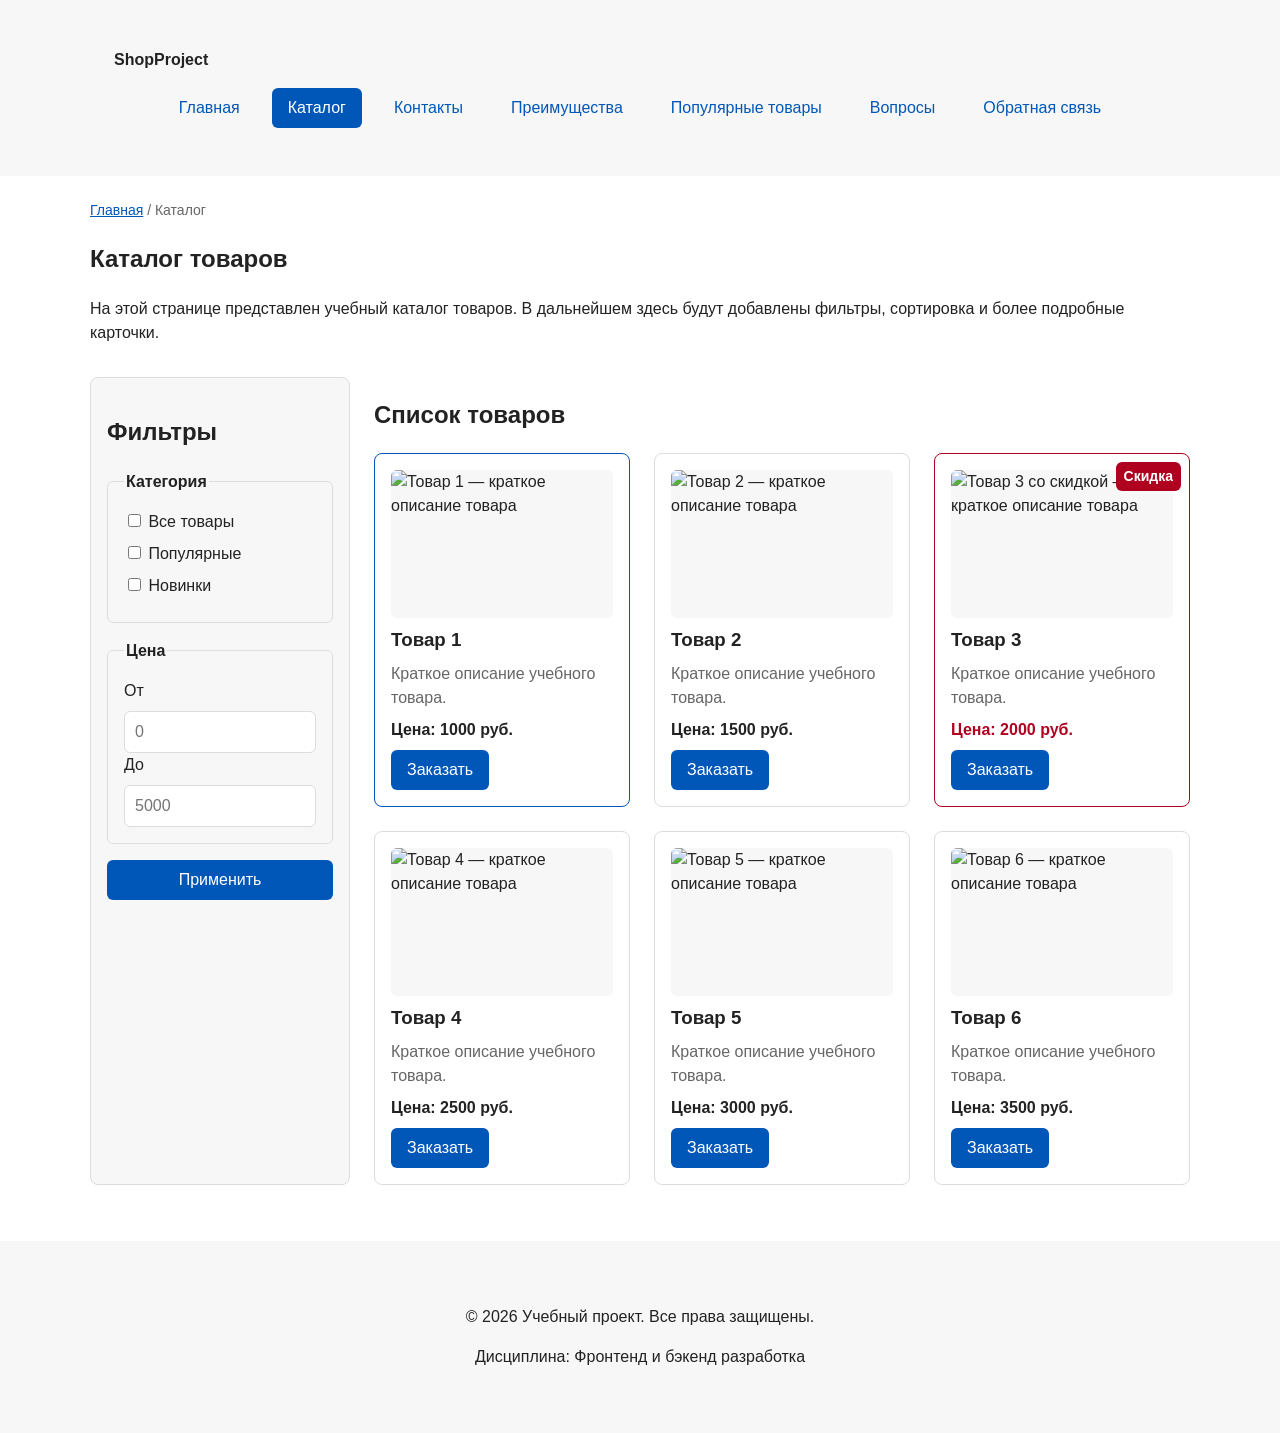
==== commit b6b750bc: "refactor: apply BEM naming to CSS classes" ====
--- a/catalog.html
+++ b/catalog.html
@@ -29,6 +29,9 @@
             <a class="site-nav__link" href="index.html#popular">Популярные товары</a>
           </li>
           <li class="site-nav__item">
+            <a class="site-nav__link" href="index.html#faq">Вопросы</a>
+          </li>
+          <li class="site-nav__item">
             <a class="site-nav__link" href="index.html#contacts">Обратная связь</a>
           </li>
         </ul>
@@ -54,7 +57,7 @@
     <section class="catalog-layout">
       <aside class="catalog-filters">
         <h2>Фильтры</h2>
-        <form class="filters-form" action="#" method="get">
+        <form class="filters-form" action="#" method="get" aria-label="Фильтры каталога">
           <fieldset>
             <legend>Категория</legend>
             <label>
@@ -84,7 +87,15 @@
       <section class="catalog-products">
         <h2>Список товаров</h2>
         <div class="products-grid">
-          <article class="product-card">
+          <article class="product-card product-card--featured">
+            <img
+              class="product-card__image"
+              src="images/product-1.jpg"
+              alt="Товар 1 — краткое описание товара"
+              width="300"
+              height="200"
+              loading="lazy"
+            >
             <h3 class="product-card__title">Товар 1</h3>
             <p class="product-card__description">Краткое описание учебного товара.</p>
             <p class="product-card__price">Цена: 1000 руб.</p>
@@ -93,6 +104,14 @@
             </button>
           </article>
           <article class="product-card">
+            <img
+              class="product-card__image"
+              src="images/product-2.jpg"
+              alt="Товар 2 — краткое описание товара"
+              width="300"
+              height="200"
+              loading="lazy"
+            >
             <h3 class="product-card__title">Товар 2</h3>
             <p class="product-card__description">Краткое описание учебного товара.</p>
             <p class="product-card__price">Цена: 1500 руб.</p>
@@ -100,7 +119,16 @@
               Заказать
             </button>
           </article>
-          <article class="product-card">
+          <article class="product-card product-card--discount">
+            <span class="product-card__badge">Скидка</span>
+            <img
+              class="product-card__image"
+              src="images/product-3.jpg"
+              alt="Товар 3 со скидкой — краткое описание товара"
+              width="300"
+              height="200"
+              loading="lazy"
+            >
             <h3 class="product-card__title">Товар 3</h3>
             <p class="product-card__description">Краткое описание учебного товара.</p>
             <p class="product-card__price">Цена: 2000 руб.</p>
@@ -109,6 +137,14 @@
             </button>
           </article>
           <article class="product-card">
+            <img
+              class="product-card__image"
+              src="images/product-4.jpg"
+              alt="Товар 4 — краткое описание товара"
+              width="300"
+              height="200"
+              loading="lazy"
+            >
             <h3 class="product-card__title">Товар 4</h3>
             <p class="product-card__description">Краткое описание учебного товара.</p>
             <p class="product-card__price">Цена: 2500 руб.</p>
@@ -117,6 +153,14 @@
             </button>
           </article>
           <article class="product-card">
+            <img
+              class="product-card__image"
+              src="images/product-5.jpg"
+              alt="Товар 5 — краткое описание товара"
+              width="300"
+              height="200"
+              loading="lazy"
+            >
             <h3 class="product-card__title">Товар 5</h3>
             <p class="product-card__description">Краткое описание учебного товара.</p>
             <p class="product-card__price">Цена: 3000 руб.</p>
@@ -125,6 +169,14 @@
             </button>
           </article>
           <article class="product-card">
+            <img
+              class="product-card__image"
+              src="images/product-6.jpg"
+              alt="Товар 6 — краткое описание товара"
+              width="300"
+              height="200"
+              loading="lazy"
+            >
             <h3 class="product-card__title">Товар 6</h3>
             <p class="product-card__description">Краткое описание учебного товара.</p>
             <p class="product-card__price">Цена: 3500 руб.</p>
@@ -138,8 +190,21 @@
   </main>
 
   <footer class="site-footer">
-    <p>&copy; 2026 Учебный проект. Все права защищены.</p>
-    <p>Дисциплина: Фронтенд и бэкенд разработка</p>
+    <div class="site-footer__inner">
+      <p>&copy; 2026 Учебный проект. Все права защищены.</p>
+      <p>Дисциплина: Фронтенд и бэкенд разработка</p>
+    </div>
   </footer>
+
+  <!-- Кнопка «Наверх» -->
+  <button
+    class="scroll-top-button"
+    id="scroll-top-button"
+    type="button"
+    aria-label="Прокрутить страницу наверх"
+    hidden
+  >
+    ↑ Наверх
+  </button>
 </body>
 </html>
--- a/css/style.css
+++ b/css/style.css
@@ -108,6 +108,19 @@
   cursor: not-allowed;
 }
 
+/* Визуально скрытый текст (для скринридеров) */
+.visually-hidden {
+  position: absolute;
+  width: 1px;
+  height: 1px;
+  padding: 0;
+  margin: -1px;
+  overflow: hidden;
+  clip: rect(0, 0, 0, 0);
+  white-space: nowrap;
+  border: 0;
+}
+
 /* ===============================
    4. Шапка сайта (site-header)
    =============================== */
@@ -216,6 +229,7 @@
   border: 1px solid var(--color-border);
   border-radius: var(--radius-md);
   background-color: var(--color-bg);
+  position: relative;
 }
 
 .product-card:hover {
@@ -252,6 +266,29 @@
 .product-card__button {
   margin-top: auto;
   align-self: flex-start;
+}
+
+/* Доработка: изображение в карточке */
+.product-card__image {
+  width: 100%;
+  height: auto;
+  object-fit: cover;
+  border-radius: var(--radius-sm);
+  background-color: var(--color-surface);
+}
+
+/* Доработка: бейдж на карточке */
+.product-card__badge {
+  position: absolute;
+  top: var(--space-sm);
+  right: var(--space-sm);
+  padding: 4px 8px;
+  color: var(--color-white);
+  background-color: var(--color-danger);
+  border-radius: var(--radius-sm);
+  font-size: 0.875rem;
+  font-weight: 700;
+  z-index: 1;
 }
 
 /* ===============================
@@ -270,6 +307,13 @@
    =============================== */
 .site-footer {
   background-color: var(--color-surface);
+}
+
+.site-footer__inner {
+  max-width: var(--container-width);
+  margin: 0 auto;
+  padding: var(--space-lg);
+  text-align: center;
 }
 
 /* ===============================
@@ -376,6 +420,13 @@
   margin-top: 0;
 }
 
+.order-dialog__desc {
+  margin-top: 0;
+  margin-bottom: var(--space-md);
+  color: var(--color-muted);
+  font-size: 0.875rem;
+}
+
 /* ===============================
    16. Форма заявки (order-form)
    =============================== */
@@ -386,6 +437,21 @@
 .order-form__label {
   display: block;
   margin-bottom: var(--space-xs);
+}
+
+.order-form__label--checkbox {
+  display: flex;
+  align-items: flex-start;
+  gap: var(--space-sm);
+}
+
+.order-form__label--checkbox .order-form__input {
+  width: auto;
+  margin-top: 4px;
+}
+
+.order-form__required {
+  color: var(--color-danger);
 }
 
 .order-form__input,
@@ -412,18 +478,15 @@
   outline-offset: 3px;
 }
 
-.order-form__field--checkbox .order-form__input {
-  width: auto;
-}
-
-.order-form__field small {
+[aria-invalid="true"] {
+  border-color: var(--color-danger);
+}
+
+.order-form__hint {
   display: block;
   margin-top: var(--space-xs);
   color: var(--color-muted);
-}
-
-[aria-invalid="true"] {
-  border-color: var(--color-danger);
+  font-size: 0.875rem;
 }
 
 .order-form__actions {
@@ -441,4 +504,84 @@
   padding: var(--space-md);
   border-left: 4px solid var(--color-success);
   background-color: var(--color-success-bg);
+}
+
+/* ===============================
+   18. Контакты (contacts-list)
+   =============================== */
+.contacts-list {
+  font-style: normal;
+}
+
+.contacts-list a {
+  color: var(--color-primary);
+}
+
+/* ===============================
+   19. Часто задаваемые вопросы (faq)
+   =============================== */
+.faq-item {
+  margin-bottom: var(--space-md);
+  border: 1px solid var(--color-border);
+  border-radius: var(--radius-md);
+  background-color: var(--color-bg);
+}
+
+.faq-item__question {
+  padding: var(--space-md);
+  font-weight: 700;
+  cursor: pointer;
+  list-style: none;
+}
+
+.faq-item__question::-webkit-details-marker {
+  display: none;
+}
+
+.faq-item__question::before {
+  content: " ";
+  display: inline-block;
+  transition: transform 0.2s ease;
+}
+
+.faq-item[open] .faq-item__question::before {
+  content: "▾ ";
+}
+
+.faq-item__answer {
+  padding: 0 var(--space-md) var(--space-md);
+  color: var(--color-muted);
+}
+
+.faq-item__answer p {
+  margin: 0;
+}
+
+/* ===============================
+   20. Фиксированная кнопка «Наверх»
+   =============================== */
+.scroll-top-button {
+  position: fixed;
+  bottom: var(--space-lg);
+  right: var(--space-lg);
+  padding: var(--space-sm) var(--space-md);
+  color: var(--color-white);
+  background-color: var(--color-primary);
+  border: none;
+  border-radius: var(--radius-sm);
+  font: inherit;
+  font-weight: 700;
+  cursor: pointer;
+  z-index: 100;
+  box-shadow: 0 2px 8px rgba(0, 0, 0, 0.2);
+  transition: background-color 0.2s ease;
+}
+
+.scroll-top-button:hover {
+  background-color: var(--color-primary-dark);
+}
+
+.scroll-top-button:focus-visible {
+  outline: 2px solid var(--color-primary);
+  outline-offset: 3px;
 }
